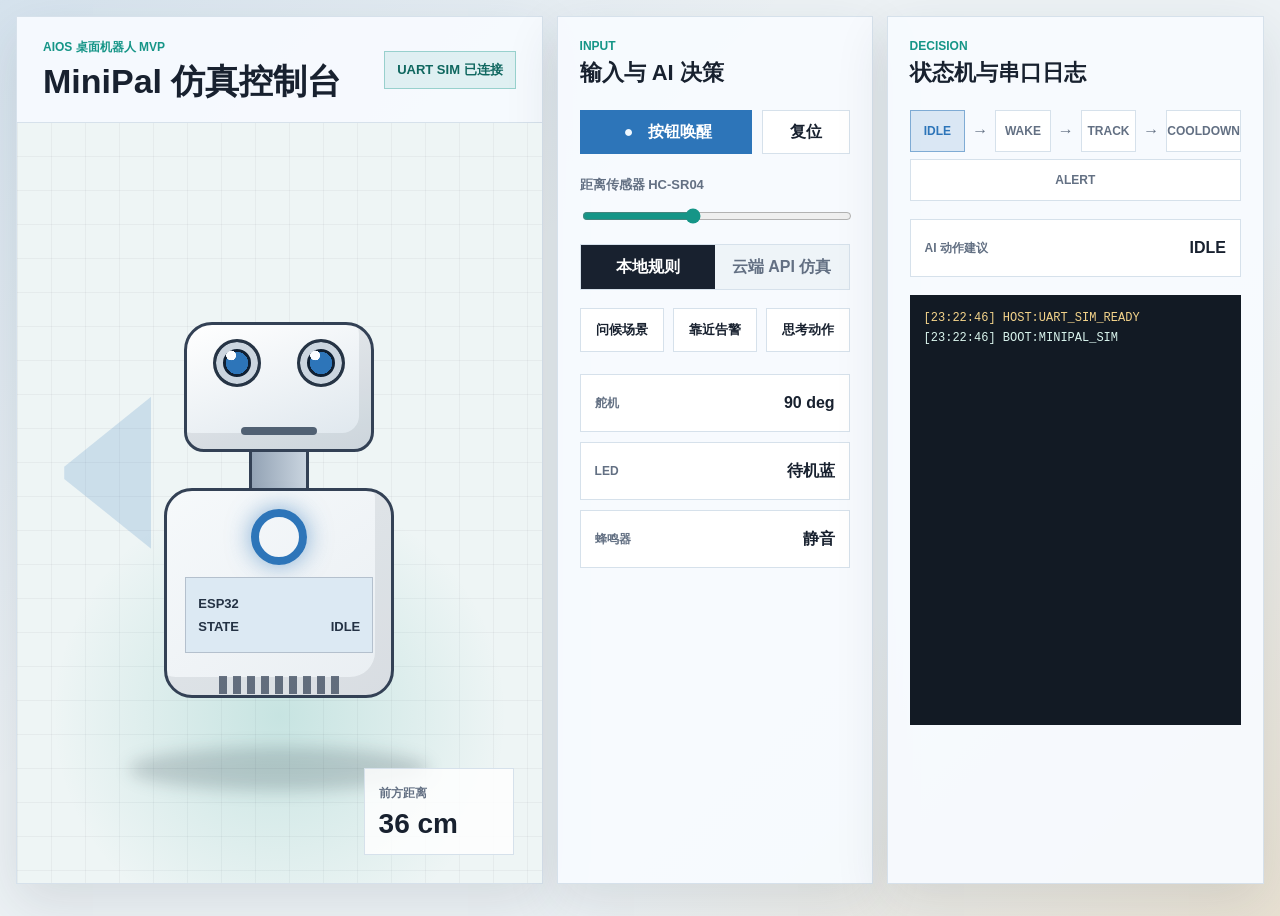
==== simulation/index.html @ 0f339c7d "build MiniPal robot simulation" ====
<!doctype html>
<html lang="zh-CN">
  <head>
    <meta charset="utf-8" />
    <meta name="viewport" content="width=device-width, initial-scale=1" />
    <title>MiniPal 仿真控制台</title>
    <link rel="stylesheet" href="./styles.css" />
  </head>
  <body>
    <main class="app-shell">
      <section class="stage-panel" aria-label="MiniPal robot simulator">
        <div class="topbar">
          <div>
            <p class="eyebrow">AIOS 桌面机器人 MVP</p>
            <h1>MiniPal 仿真控制台</h1>
          </div>
          <div class="status-pill" id="connectionStatus">UART SIM 已连接</div>
        </div>

        <div class="robot-stage">
          <div class="distance-beam" id="distanceBeam"></div>
          <div class="robot-shadow"></div>
          <div class="robot" id="robot">
            <div class="head" id="robotHead">
              <div class="sensor-row">
                <div class="sensor-eye"></div>
                <div class="sensor-eye"></div>
              </div>
              <div class="face-slot"></div>
            </div>
            <div class="neck"></div>
            <div class="body">
              <div class="led-ring" id="ledRing"></div>
              <div class="board-window">
                <span>ESP32</span>
                <span>STATE <strong id="stateReadout">IDLE</strong></span>
              </div>
              <div class="speaker-slot" id="speakerSlot"></div>
            </div>
          </div>
          <div class="distance-card">
            <span>前方距离</span>
            <strong id="distanceValue">36 cm</strong>
          </div>
        </div>
      </section>

      <section class="control-panel" aria-label="Controls">
        <div class="section-title">
          <p class="eyebrow">Input</p>
          <h2>输入与 AI 决策</h2>
        </div>

        <div class="control-row">
          <button class="primary-action" id="wakeButton" type="button">
            <span class="button-icon">●</span>
            按钮唤醒
          </button>
          <button class="ghost-action" id="resetButton" type="button">复位</button>
        </div>

        <label class="slider-block" for="distanceSlider">
          <span>距离传感器 HC-SR04</span>
          <input id="distanceSlider" type="range" min="6" max="80" value="36" />
        </label>

        <div class="mode-group" role="group" aria-label="AI mode">
          <button class="mode-button is-active" id="localMode" type="button">本地规则</button>
          <button class="mode-button" id="cloudMode" type="button">云端 API 仿真</button>
        </div>

        <div class="scenario-grid">
          <button id="normalScenario" type="button">问候场景</button>
          <button id="alertScenario" type="button">靠近告警</button>
          <button id="thinkingScenario" type="button">思考动作</button>
        </div>

        <div class="output-summary">
          <div>
            <span>舵机</span>
            <strong id="servoReadout">90 deg</strong>
          </div>
          <div>
            <span>LED</span>
            <strong id="ledReadout">待机蓝</strong>
          </div>
          <div>
            <span>蜂鸣器</span>
            <strong id="buzzerReadout">静音</strong>
          </div>
        </div>
      </section>

      <section class="logic-panel" aria-label="State machine and logs">
        <div class="section-title">
          <p class="eyebrow">Decision</p>
          <h2>状态机与串口日志</h2>
        </div>

        <div class="state-map" id="stateMap">
          <div class="state-node is-active" data-state="IDLE">IDLE</div>
          <div class="state-arrow">→</div>
          <div class="state-node" data-state="WAKE">WAKE</div>
          <div class="state-arrow">→</div>
          <div class="state-node" data-state="TRACK">TRACK</div>
          <div class="state-arrow">→</div>
          <div class="state-node" data-state="COOLDOWN">COOLDOWN</div>
          <div class="state-node alert-node" data-state="ALERT">ALERT</div>
        </div>

        <div class="ai-decision">
          <span>AI 动作建议</span>
          <strong id="actionReadout">IDLE</strong>
        </div>

        <div class="log-window" id="logWindow" aria-live="polite"></div>
      </section>
    </main>

    <script src="./app.js"></script>
  </body>
</html>
---- simulation/styles.css ----
:root {
  --ink: #18212f;
  --muted: #637083;
  --panel: #f8fbff;
  --line: #d6e1eb;
  --blue: #2d75b9;
  --teal: #159587;
  --green: #36a269;
  --amber: #d58c1f;
  --red: #c94c3f;
  --body: #e9eef2;
  --body-dark: #aab7c3;
  --stage: #eef5f5;
  --shadow: rgba(27, 40, 54, 0.18);
}

* {
  box-sizing: border-box;
}

body {
  margin: 0;
  min-height: 100vh;
  color: var(--ink);
  background:
    linear-gradient(135deg, rgba(45, 117, 185, 0.12), transparent 36%),
    linear-gradient(315deg, rgba(213, 140, 31, 0.16), transparent 32%),
    #edf2f5;
  font-family: "Segoe UI", "Microsoft YaHei", sans-serif;
}

button,
input {
  font: inherit;
}

button {
  border: 0;
  cursor: pointer;
}

.app-shell {
  width: min(1400px, calc(100vw - 32px));
  min-height: calc(100vh - 32px);
  margin: 16px auto;
  display: grid;
  grid-template-columns: minmax(420px, 1.2fr) minmax(300px, 0.72fr) minmax(330px, 0.86fr);
  gap: 14px;
}

.stage-panel,
.control-panel,
.logic-panel {
  border: 1px solid var(--line);
  background: rgba(248, 251, 255, 0.92);
  box-shadow: 0 18px 50px rgba(34, 49, 66, 0.12);
}

.stage-panel {
  min-height: 720px;
  display: grid;
  grid-template-rows: auto 1fr;
}

.control-panel,
.logic-panel {
  padding: 22px;
}

.topbar {
  min-height: 92px;
  padding: 22px 26px;
  display: flex;
  align-items: center;
  justify-content: space-between;
  gap: 18px;
  border-bottom: 1px solid var(--line);
}

.eyebrow {
  margin: 0 0 7px;
  color: var(--teal);
  font-size: 12px;
  font-weight: 800;
  letter-spacing: 0;
  text-transform: uppercase;
}

h1,
h2 {
  margin: 0;
  letter-spacing: 0;
}

h1 {
  font-size: 34px;
  line-height: 1.1;
}

h2 {
  font-size: 22px;
  line-height: 1.2;
}

.status-pill {
  flex: 0 0 auto;
  padding: 9px 12px;
  border: 1px solid rgba(21, 149, 135, 0.35);
  background: rgba(21, 149, 135, 0.1);
  color: #0f675f;
  font-size: 13px;
  font-weight: 700;
}

.robot-stage {
  position: relative;
  overflow: hidden;
  min-height: 620px;
  display: grid;
  place-items: center;
  background:
    linear-gradient(90deg, rgba(24, 33, 47, 0.045) 1px, transparent 1px),
    linear-gradient(0deg, rgba(24, 33, 47, 0.045) 1px, transparent 1px),
    radial-gradient(circle at 50% 78%, rgba(21, 149, 135, 0.18), transparent 35%),
    var(--stage);
  background-size: 34px 34px, 34px 34px, auto, auto;
}

.distance-beam {
  position: absolute;
  left: 9%;
  top: 36%;
  width: 34%;
  height: 20%;
  clip-path: polygon(0 46%, 100% 0, 100% 100%, 0 54%);
  background: rgba(45, 117, 185, 0.18);
  transition: width 260ms ease, background 260ms ease;
}

.distance-beam.is-alert {
  background: rgba(201, 76, 63, 0.2);
}

.robot {
  position: relative;
  width: 260px;
  height: 390px;
  display: grid;
  justify-items: center;
  align-content: end;
  z-index: 2;
}

.head {
  width: 190px;
  height: 130px;
  border: 3px solid #334155;
  background: linear-gradient(160deg, #ffffff, #dce5ec);
  border-radius: 28px 28px 20px 20px;
  display: grid;
  place-items: center;
  transform-origin: 50% 100%;
  transition: transform 320ms cubic-bezier(0.2, 0.8, 0.2, 1);
  box-shadow: inset -12px -16px 0 rgba(24, 33, 47, 0.08);
}

.sensor-row {
  width: 132px;
  display: flex;
  justify-content: space-between;
}

.sensor-eye {
  width: 48px;
  height: 48px;
  border: 3px solid #263445;
  border-radius: 50%;
  background:
    radial-gradient(circle at 36% 32%, #fbfdff 0 12%, transparent 13%),
    radial-gradient(circle, #2d75b9 0 37%, #102033 38% 100%);
  box-shadow: inset 0 0 0 7px #cbd5df;
}

.face-slot {
  width: 76px;
  height: 8px;
  margin-top: 12px;
  border-radius: 999px;
  background: #516173;
}

.neck {
  width: 60px;
  height: 36px;
  background: linear-gradient(90deg, #93a3b5, #c9d4df);
  border-left: 3px solid #334155;
  border-right: 3px solid #334155;
}

.body {
  width: 230px;
  height: 210px;
  border: 3px solid #334155;
  border-radius: 28px;
  background: linear-gradient(145deg, #f6f9fb, var(--body));
  display: grid;
  grid-template-rows: 56px 1fr 40px;
  gap: 12px;
  padding: 18px;
  box-shadow: inset -16px -18px 0 rgba(24, 33, 47, 0.08);
}

.led-ring {
  width: 56px;
  height: 56px;
  place-self: center;
  border: 8px solid #2d75b9;
  border-radius: 50%;
  box-shadow: 0 0 22px rgba(45, 117, 185, 0.58);
  transition: border-color 180ms ease, box-shadow 180ms ease;
}

.board-window {
  min-height: 76px;
  padding: 12px;
  display: grid;
  gap: 8px;
  align-content: center;
  border: 1px solid rgba(51, 65, 85, 0.24);
  background: #dce9f3;
  color: #243244;
  font-size: 13px;
  font-weight: 700;
}

.board-window span {
  display: flex;
  justify-content: space-between;
}

.speaker-slot {
  width: 120px;
  height: 18px;
  place-self: center;
  background: repeating-linear-gradient(90deg, #334155 0 8px, transparent 8px 14px);
  opacity: 0.72;
}

.speaker-slot.is-beeping {
  opacity: 1;
  filter: drop-shadow(0 0 10px rgba(213, 140, 31, 0.75));
}

.robot-shadow {
  position: absolute;
  bottom: 92px;
  width: 300px;
  height: 44px;
  border-radius: 50%;
  background: var(--shadow);
  filter: blur(8px);
}

.distance-card {
  position: absolute;
  right: 28px;
  bottom: 28px;
  width: 150px;
  padding: 14px;
  border: 1px solid var(--line);
  background: rgba(255, 255, 255, 0.84);
}

.distance-card span,
.output-summary span,
.ai-decision span {
  color: var(--muted);
  font-size: 12px;
  font-weight: 700;
}

.distance-card strong {
  display: block;
  margin-top: 6px;
  font-size: 28px;
}

.section-title {
  margin-bottom: 24px;
}

.control-row {
  display: grid;
  grid-template-columns: 1fr 88px;
  gap: 10px;
}

.primary-action,
.ghost-action,
.scenario-grid button,
.mode-button {
  min-height: 44px;
  border: 1px solid transparent;
  font-weight: 800;
}

.primary-action {
  display: inline-flex;
  align-items: center;
  justify-content: center;
  gap: 10px;
  background: var(--blue);
  color: white;
}

.button-icon {
  display: inline-grid;
  place-items: center;
  width: 18px;
  height: 18px;
  color: #eff8ff;
}

.ghost-action {
  border-color: var(--line);
  background: white;
  color: var(--ink);
}

.slider-block {
  margin: 22px 0 18px;
  display: grid;
  gap: 12px;
  color: var(--muted);
  font-size: 13px;
  font-weight: 800;
}

input[type="range"] {
  width: 100%;
  accent-color: var(--teal);
}

.mode-group {
  display: grid;
  grid-template-columns: 1fr 1fr;
  border: 1px solid var(--line);
  background: #eef4f8;
}

.mode-button {
  background: transparent;
  color: var(--muted);
}

.mode-button.is-active {
  background: var(--ink);
  color: white;
}

.scenario-grid {
  margin-top: 18px;
  display: grid;
  grid-template-columns: repeat(3, minmax(0, 1fr));
  gap: 9px;
}

.scenario-grid button {
  padding: 0 8px;
  border: 1px solid var(--line);
  background: #fff;
  color: var(--ink);
  font-size: 13px;
}

.output-summary {
  margin-top: 22px;
  display: grid;
  gap: 10px;
}

.output-summary div,
.ai-decision {
  min-height: 58px;
  padding: 12px 14px;
  display: flex;
  align-items: center;
  justify-content: space-between;
  border: 1px solid var(--line);
  background: #fff;
}

.output-summary strong,
.ai-decision strong {
  font-size: 16px;
}

.state-map {
  display: grid;
  grid-template-columns: 1fr auto 1fr auto 1fr auto 1fr;
  gap: 7px;
  align-items: center;
}

.state-node {
  min-height: 42px;
  display: grid;
  place-items: center;
  border: 1px solid var(--line);
  background: white;
  color: var(--muted);
  font-size: 12px;
  font-weight: 900;
}

.state-node.is-active {
  border-color: rgba(45, 117, 185, 0.52);
  background: rgba(45, 117, 185, 0.14);
  color: var(--blue);
}

.alert-node {
  grid-column: 1 / -1;
}

.alert-node.is-active {
  border-color: rgba(201, 76, 63, 0.55);
  background: rgba(201, 76, 63, 0.12);
  color: var(--red);
}

.state-arrow {
  color: var(--muted);
  font-weight: 900;
}

.ai-decision {
  margin: 18px 0;
}

.log-window {
  height: 430px;
  padding: 14px;
  overflow: auto;
  background: #121a24;
  color: #d9f4ed;
  font-family: "Cascadia Mono", "Consolas", monospace;
  font-size: 12px;
  line-height: 1.65;
}

.log-line {
  white-space: pre-wrap;
}

.log-line.host {
  color: #f3d38a;
}

.log-line.alert {
  color: #ffb0a8;
}

@media (max-width: 1120px) {
  .app-shell {
    grid-template-columns: 1fr 1fr;
  }

  .stage-panel {
    grid-column: 1 / -1;
  }
}

@media (max-width: 760px) {
  .app-shell {
    width: min(100vw - 18px, 620px);
    margin: 9px auto;
    grid-template-columns: 1fr;
  }

  .stage-panel {
    min-height: 590px;
  }

  .topbar {
    align-items: flex-start;
    flex-direction: column;
  }

  h1 {
    font-size: 28px;
  }

  .robot-stage {
    min-height: 490px;
  }

  .robot {
    transform: scale(0.82);
  }

  .distance-card {
    right: 14px;
    bottom: 14px;
  }

  .scenario-grid {
    grid-template-columns: 1fr;
  }

  .state-map {
    grid-template-columns: 1fr;
  }

  .state-arrow {
    display: none;
  }
}
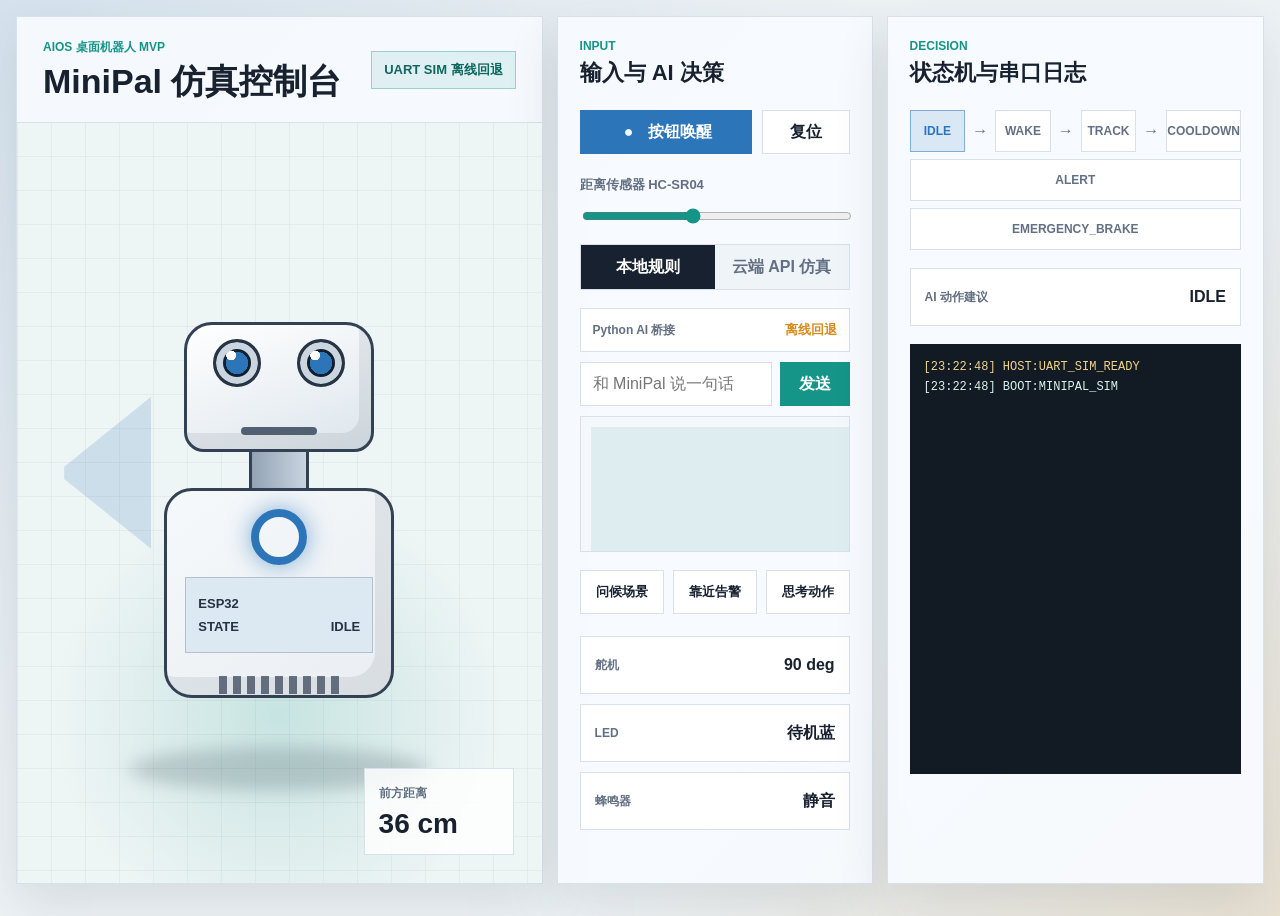
==== commit 048a37d4: "feat: add AI bridge integration" ====
--- a/simulation/index.html
+++ b/simulation/index.html
@@ -69,6 +69,18 @@
           <button class="mode-button" id="cloudMode" type="button">云端 API 仿真</button>
         </div>
 
+        <div class="bridge-block">
+          <div class="bridge-status">
+            <span>Python AI 桥接</span>
+            <strong id="bridgeStatus">检测中</strong>
+          </div>
+          <form class="chat-form" id="chatForm">
+            <input id="chatInput" type="text" placeholder="和 MiniPal 说一句话" autocomplete="off" />
+            <button type="submit">发送</button>
+          </form>
+          <div class="chat-window" id="chatWindow" aria-live="polite"></div>
+        </div>
+
         <div class="scenario-grid">
           <button id="normalScenario" type="button">问候场景</button>
           <button id="alertScenario" type="button">靠近告警</button>
@@ -106,6 +118,7 @@
           <div class="state-arrow">→</div>
           <div class="state-node" data-state="COOLDOWN">COOLDOWN</div>
           <div class="state-node alert-node" data-state="ALERT">ALERT</div>
+          <div class="state-node brake-node" data-state="EMERGENCY_BRAKE">EMERGENCY_BRAKE</div>
         </div>
 
         <div class="ai-decision">
--- a/simulation/styles.css
+++ b/simulation/styles.css
@@ -358,6 +358,94 @@
   color: white;
 }
 
+.bridge-block {
+  margin-top: 18px;
+  display: grid;
+  gap: 10px;
+}
+
+.bridge-status {
+  min-height: 44px;
+  padding: 10px 12px;
+  display: flex;
+  align-items: center;
+  justify-content: space-between;
+  gap: 12px;
+  border: 1px solid var(--line);
+  background: #fff;
+}
+
+.bridge-status span {
+  color: var(--muted);
+  font-size: 12px;
+  font-weight: 800;
+}
+
+.bridge-status strong {
+  color: var(--amber);
+  font-size: 13px;
+}
+
+.bridge-status strong.is-online {
+  color: var(--green);
+}
+
+.chat-form {
+  display: grid;
+  grid-template-columns: minmax(0, 1fr) 70px;
+  gap: 8px;
+}
+
+.chat-form input {
+  min-width: 0;
+  min-height: 44px;
+  padding: 0 12px;
+  border: 1px solid var(--line);
+  background: #fff;
+  color: var(--ink);
+  outline: none;
+}
+
+.chat-form input:focus {
+  border-color: rgba(45, 117, 185, 0.66);
+  box-shadow: 0 0 0 3px rgba(45, 117, 185, 0.12);
+}
+
+.chat-form button {
+  min-height: 44px;
+  background: var(--teal);
+  color: white;
+  font-weight: 900;
+}
+
+.chat-window {
+  min-height: 104px;
+  max-height: 136px;
+  padding: 10px;
+  display: grid;
+  gap: 8px;
+  align-content: start;
+  overflow: auto;
+  border: 1px solid var(--line);
+  background: #f5f8fb;
+}
+
+.chat-line {
+  padding: 8px 10px;
+  background: white;
+  color: var(--ink);
+  font-size: 13px;
+  line-height: 1.45;
+}
+
+.chat-line.user {
+  background: rgba(45, 117, 185, 0.1);
+}
+
+.chat-line.robot {
+  background: rgba(21, 149, 135, 0.1);
+}
+
 .scenario-grid {
   margin-top: 18px;
   display: grid;
@@ -423,10 +511,15 @@
   grid-column: 1 / -1;
 }
 
-.alert-node.is-active {
+.alert-node.is-active,
+.brake-node.is-active {
   border-color: rgba(201, 76, 63, 0.55);
   background: rgba(201, 76, 63, 0.12);
   color: var(--red);
+}
+
+.brake-node {
+  grid-column: 1 / -1;
 }
 
 .state-arrow {
